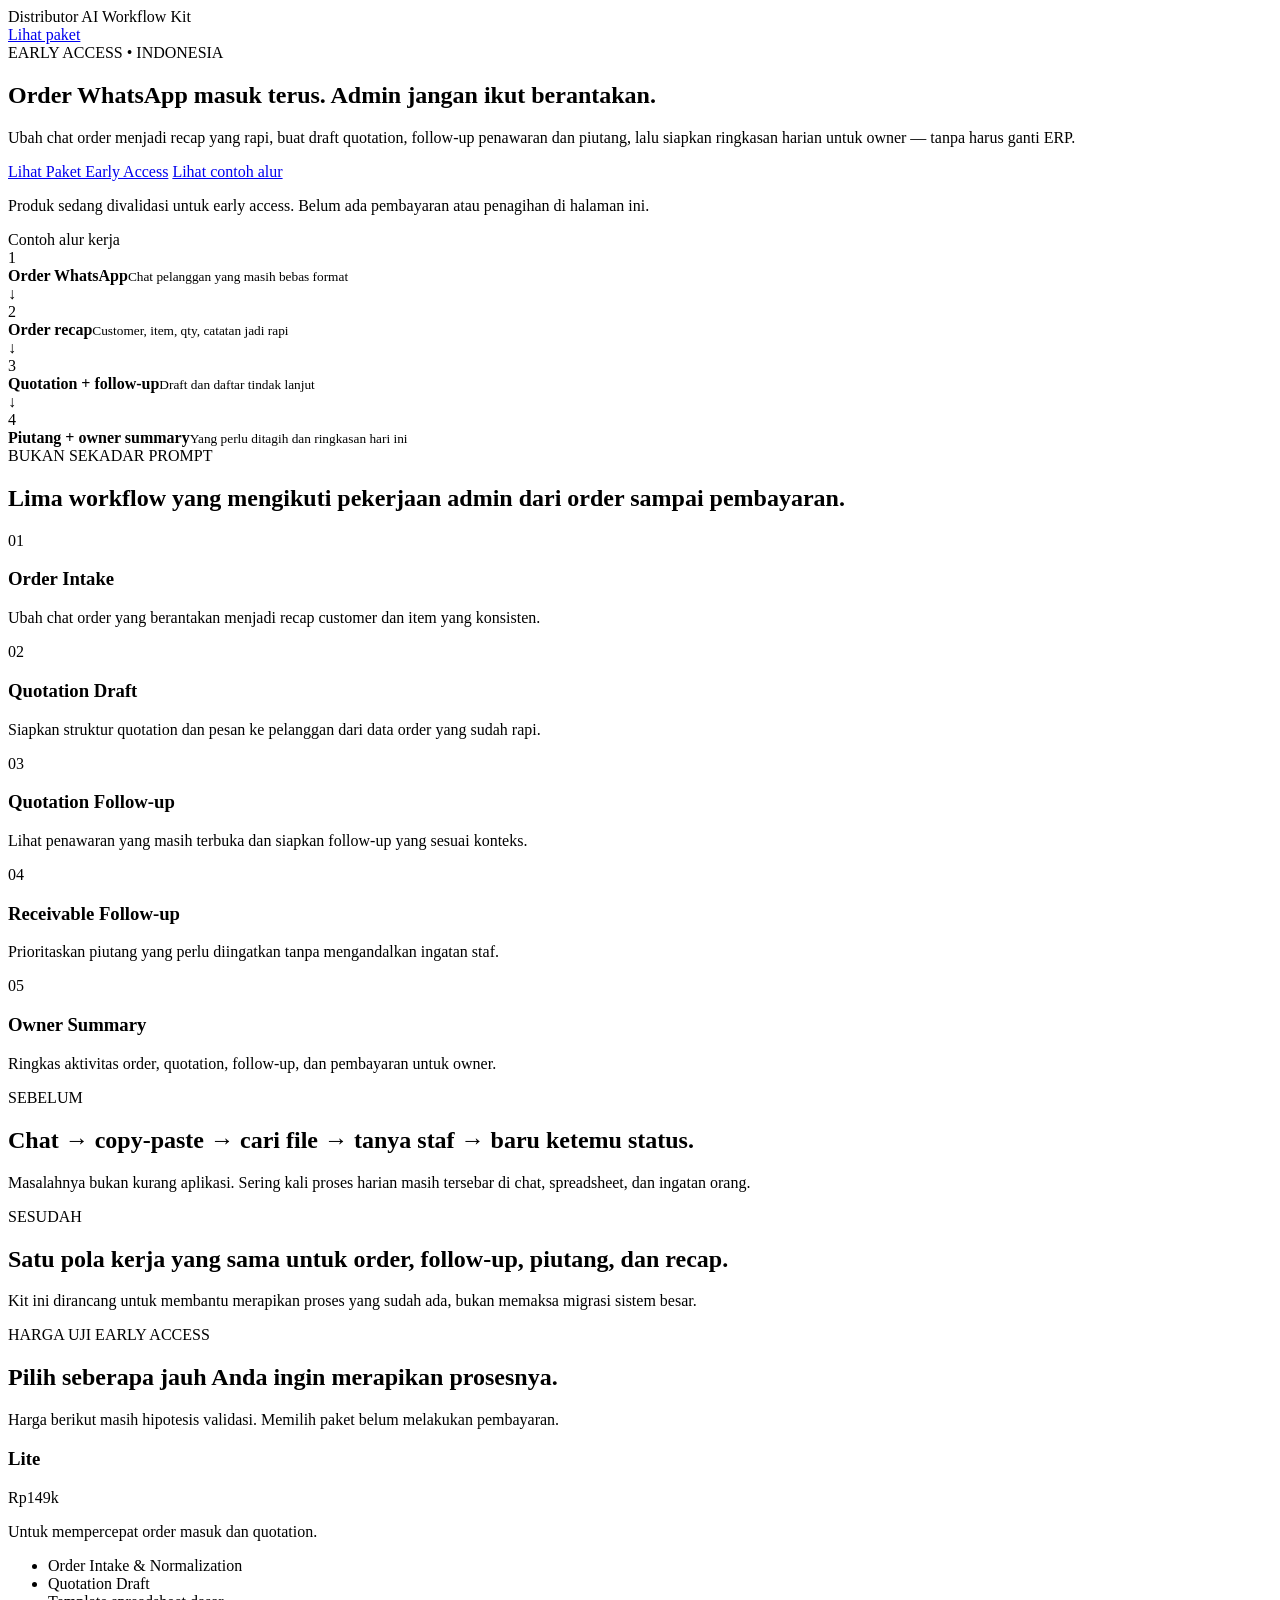
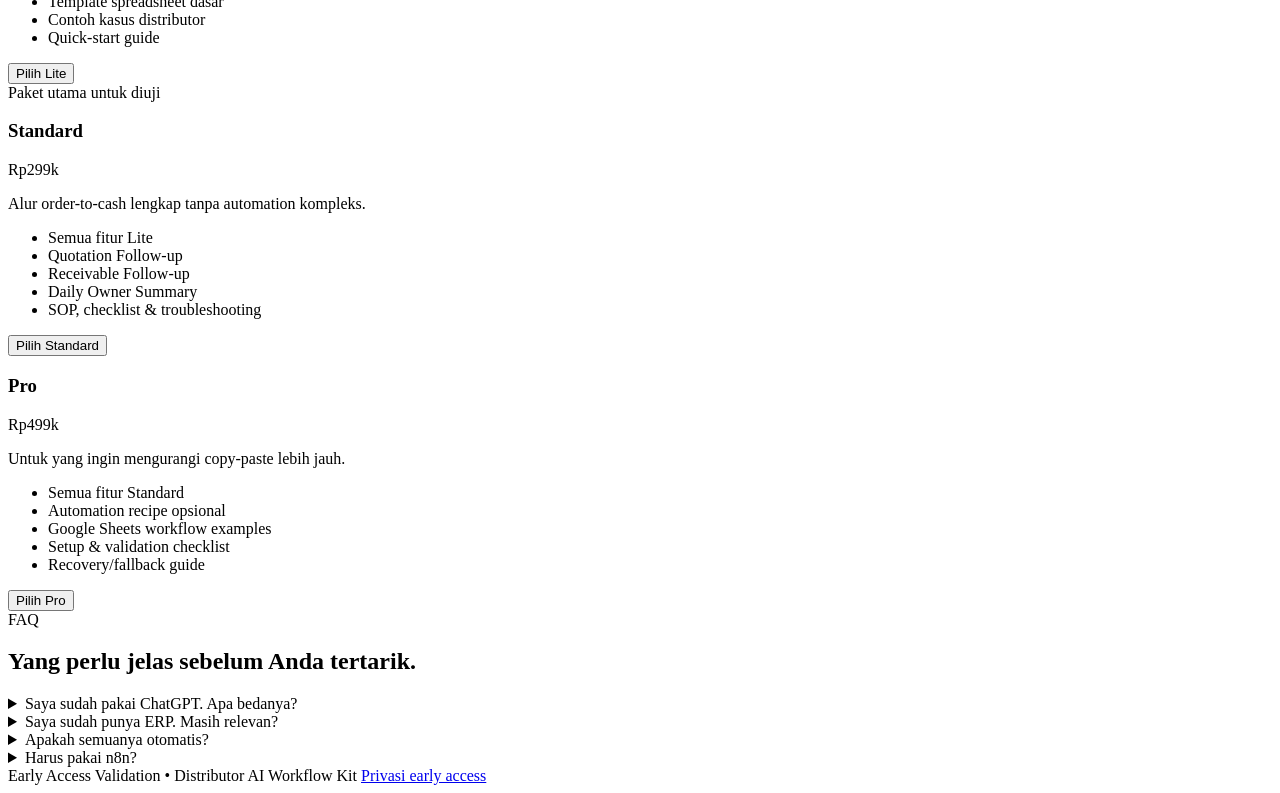
==== index.html @ b0fc6db0 "site: add index.html" ====
<!doctype html>
<html lang="id">
<head>
  <meta charset="utf-8" />
  <meta name="viewport" content="width=device-width,initial-scale=1" />
  <meta name="description" content="Order-to-Cash AI Workflow Kit untuk distributor Indonesia." />
  <meta name="robots" content="noindex,nofollow" />
  <title>Distributor AI Workflow Kit — Early Access</title>
  <link rel="stylesheet" href="./styles.css" />
</head>
<body>
  <header class="topbar">
    <div class="wrap nav">
      <div class="brand">Distributor AI Workflow Kit</div>
      <a class="nav-link" href="#paket">Lihat paket</a>
    </div>
  </header>

  <main>
    <section class="hero">
      <div class="wrap hero-grid">
        <div>
          <div class="eyebrow">EARLY ACCESS • INDONESIA</div>
          <h1>Order WhatsApp masuk terus. Admin jangan ikut berantakan.</h1>
          <p class="lead">Ubah chat order menjadi recap yang rapi, buat draft quotation, follow-up penawaran dan piutang, lalu siapkan ringkasan harian untuk owner — tanpa harus ganti ERP.</p>
          <div class="hero-actions">
            <a class="btn primary" href="#paket" data-track="hero_cta">Lihat Paket Early Access</a>
            <a class="btn ghost" href="#contoh" data-track="hero_sample">Lihat contoh alur</a>
          </div>
          <p class="fine">Produk sedang divalidasi untuk early access. Belum ada pembayaran atau penagihan di halaman ini.</p>
        </div>

        <div class="flow-card" id="contoh">
          <div class="flow-title">Contoh alur kerja</div>
          <div class="flow-step"><span>1</span><div><b>Order WhatsApp</b><small>Chat pelanggan yang masih bebas format</small></div></div>
          <div class="arrow">↓</div>
          <div class="flow-step"><span>2</span><div><b>Order recap</b><small>Customer, item, qty, catatan jadi rapi</small></div></div>
          <div class="arrow">↓</div>
          <div class="flow-step"><span>3</span><div><b>Quotation + follow-up</b><small>Draft dan daftar tindak lanjut</small></div></div>
          <div class="arrow">↓</div>
          <div class="flow-step"><span>4</span><div><b>Piutang + owner summary</b><small>Yang perlu ditagih dan ringkasan hari ini</small></div></div>
        </div>
      </div>
    </section>

    <section class="section muted">
      <div class="wrap">
        <div class="section-head">
          <div class="eyebrow">BUKAN SEKADAR PROMPT</div>
          <h2>Lima workflow yang mengikuti pekerjaan admin dari order sampai pembayaran.</h2>
        </div>
        <div class="cards">
          <article class="card"><div class="num">01</div><h3>Order Intake</h3><p>Ubah chat order yang berantakan menjadi recap customer dan item yang konsisten.</p></article>
          <article class="card"><div class="num">02</div><h3>Quotation Draft</h3><p>Siapkan struktur quotation dan pesan ke pelanggan dari data order yang sudah rapi.</p></article>
          <article class="card"><div class="num">03</div><h3>Quotation Follow-up</h3><p>Lihat penawaran yang masih terbuka dan siapkan follow-up yang sesuai konteks.</p></article>
          <article class="card"><div class="num">04</div><h3>Receivable Follow-up</h3><p>Prioritaskan piutang yang perlu diingatkan tanpa mengandalkan ingatan staf.</p></article>
          <article class="card"><div class="num">05</div><h3>Owner Summary</h3><p>Ringkas aktivitas order, quotation, follow-up, dan pembayaran untuk owner.</p></article>
        </div>
      </div>
    </section>

    <section class="section">
      <div class="wrap compare">
        <div>
          <div class="eyebrow">SEBELUM</div>
          <h2>Chat → copy-paste → cari file → tanya staf → baru ketemu status.</h2>
          <p class="body-copy">Masalahnya bukan kurang aplikasi. Sering kali proses harian masih tersebar di chat, spreadsheet, dan ingatan orang.</p>
        </div>
        <div class="after">
          <div class="eyebrow">SESUDAH</div>
          <h2>Satu pola kerja yang sama untuk order, follow-up, piutang, dan recap.</h2>
          <p class="body-copy">Kit ini dirancang untuk membantu merapikan proses yang sudah ada, bukan memaksa migrasi sistem besar.</p>
        </div>
      </div>
    </section>

    <section class="section muted" id="paket" data-observe="package_section_view">
      <div class="wrap">
        <div class="section-head">
          <div class="eyebrow">HARGA UJI EARLY ACCESS</div>
          <h2>Pilih seberapa jauh Anda ingin merapikan prosesnya.</h2>
          <p class="body-copy">Harga berikut masih hipotesis validasi. Memilih paket belum melakukan pembayaran.</p>
        </div>

        <div class="pricing">
          <article class="price-card">
            <h3>Lite</h3>
            <div class="price">Rp149k</div>
            <p>Untuk mempercepat order masuk dan quotation.</p>
            <ul>
              <li>Order Intake & Normalization</li>
              <li>Quotation Draft</li>
              <li>Template spreadsheet dasar</li>
              <li>Contoh kasus distributor</li>
              <li>Quick-start guide</li>
            </ul>
            <button class="btn select-tier" data-tier="Lite">Pilih Lite</button>
          </article>

          <article class="price-card featured">
            <div class="tag">Paket utama untuk diuji</div>
            <h3>Standard</h3>
            <div class="price">Rp299k</div>
            <p>Alur order-to-cash lengkap tanpa automation kompleks.</p>
            <ul>
              <li>Semua fitur Lite</li>
              <li>Quotation Follow-up</li>
              <li>Receivable Follow-up</li>
              <li>Daily Owner Summary</li>
              <li>SOP, checklist & troubleshooting</li>
            </ul>
            <button class="btn primary select-tier" data-tier="Standard">Pilih Standard</button>
          </article>

          <article class="price-card">
            <h3>Pro</h3>
            <div class="price">Rp499k</div>
            <p>Untuk yang ingin mengurangi copy-paste lebih jauh.</p>
            <ul>
              <li>Semua fitur Standard</li>
              <li>Automation recipe opsional</li>
              <li>Google Sheets workflow examples</li>
              <li>Setup & validation checklist</li>
              <li>Recovery/fallback guide</li>
            </ul>
            <button class="btn select-tier" data-tier="Pro">Pilih Pro</button>
          </article>
        </div>

        <div class="interest-box" id="interestBox" hidden>
          <div>
            <div class="eyebrow">PAKET DIPILIH</div>
            <h3 id="selectedTier">Standard</h3>
            <p class="body-copy">Nyatakan minat early access setelah melihat harga uji. Tidak ada pembayaran pada tahap ini.</p>
            <div class="runtime-badge" id="runtimeBadge">Preview lokal</div>
          </div>
          <form id="interestForm" novalidate>
            <input type="hidden" name="tier" id="tierField" />
            <label>
              Nama <span class="optional">(opsional)</span>
              <input name="name" autocomplete="name" maxlength="120" placeholder="Nama Anda" />
            </label>
            <label>
              Email / WhatsApp
              <input name="contact" autocomplete="email" maxlength="180" placeholder="contoh@email.com" required />
            </label>

            <label class="honeypot" aria-hidden="true">
              Website
              <input name="website" tabindex="-1" autocomplete="off" />
            </label>

            <label class="consent">
              <input type="checkbox" name="consent" required />
              <span>Saya setuju kontak yang saya isi digunakan untuk komunikasi terkait early access produk ini. Saya telah membaca <a href="./privacy.html" target="_blank" rel="noopener">penjelasan privasi</a>.</span>
            </label>

            <button class="btn primary" type="submit" id="submitButton">Daftar minat early access</button>
            <p class="form-note" id="formNote" role="status" aria-live="polite"></p>
          </form>
        </div>
      </div>
    </section>

    <section class="section">
      <div class="wrap faq">
        <div class="section-head">
          <div class="eyebrow">FAQ</div>
          <h2>Yang perlu jelas sebelum Anda tertarik.</h2>
        </div>
        <details data-faq="chatgpt"><summary>Saya sudah pakai ChatGPT. Apa bedanya?</summary><p>Kit ini bukan akses ke AI. Nilainya ada pada workflow distributor yang sudah disusun: struktur data, template, contoh, urutan kerja, pengecekan, dan cara penggunaan berulang.</p></details>
        <details data-faq="erp"><summary>Saya sudah punya ERP. Masih relevan?</summary><p>Bisa relevan jika pekerjaan di sekitar chat, follow-up, atau ringkasan masih terjadi di luar ERP. Produk ini tidak diposisikan sebagai pengganti ERP.</p></details>
        <details data-faq="automation"><summary>Apakah semuanya otomatis?</summary><p>Tidak. Lite dan Standard sengaja bisa dipakai tanpa automation kompleks. Pro baru menambahkan automation ringan secara opsional.</p></details>
        <details data-faq="n8n"><summary>Harus pakai n8n?</summary><p>Tidak. n8n hanya kandidat tooling untuk beberapa workflow Pro.</p></details>
      </div>
    </section>
  </main>

  <footer>
    <div class="wrap footer">
      <span>Early Access Validation • Distributor AI Workflow Kit</span>
      <a href="./privacy.html">Privasi early access</a>
    </div>
  </footer>

  <script src="./config.js"></script>
  <script src="./app.js"></script>
</body>
</html>
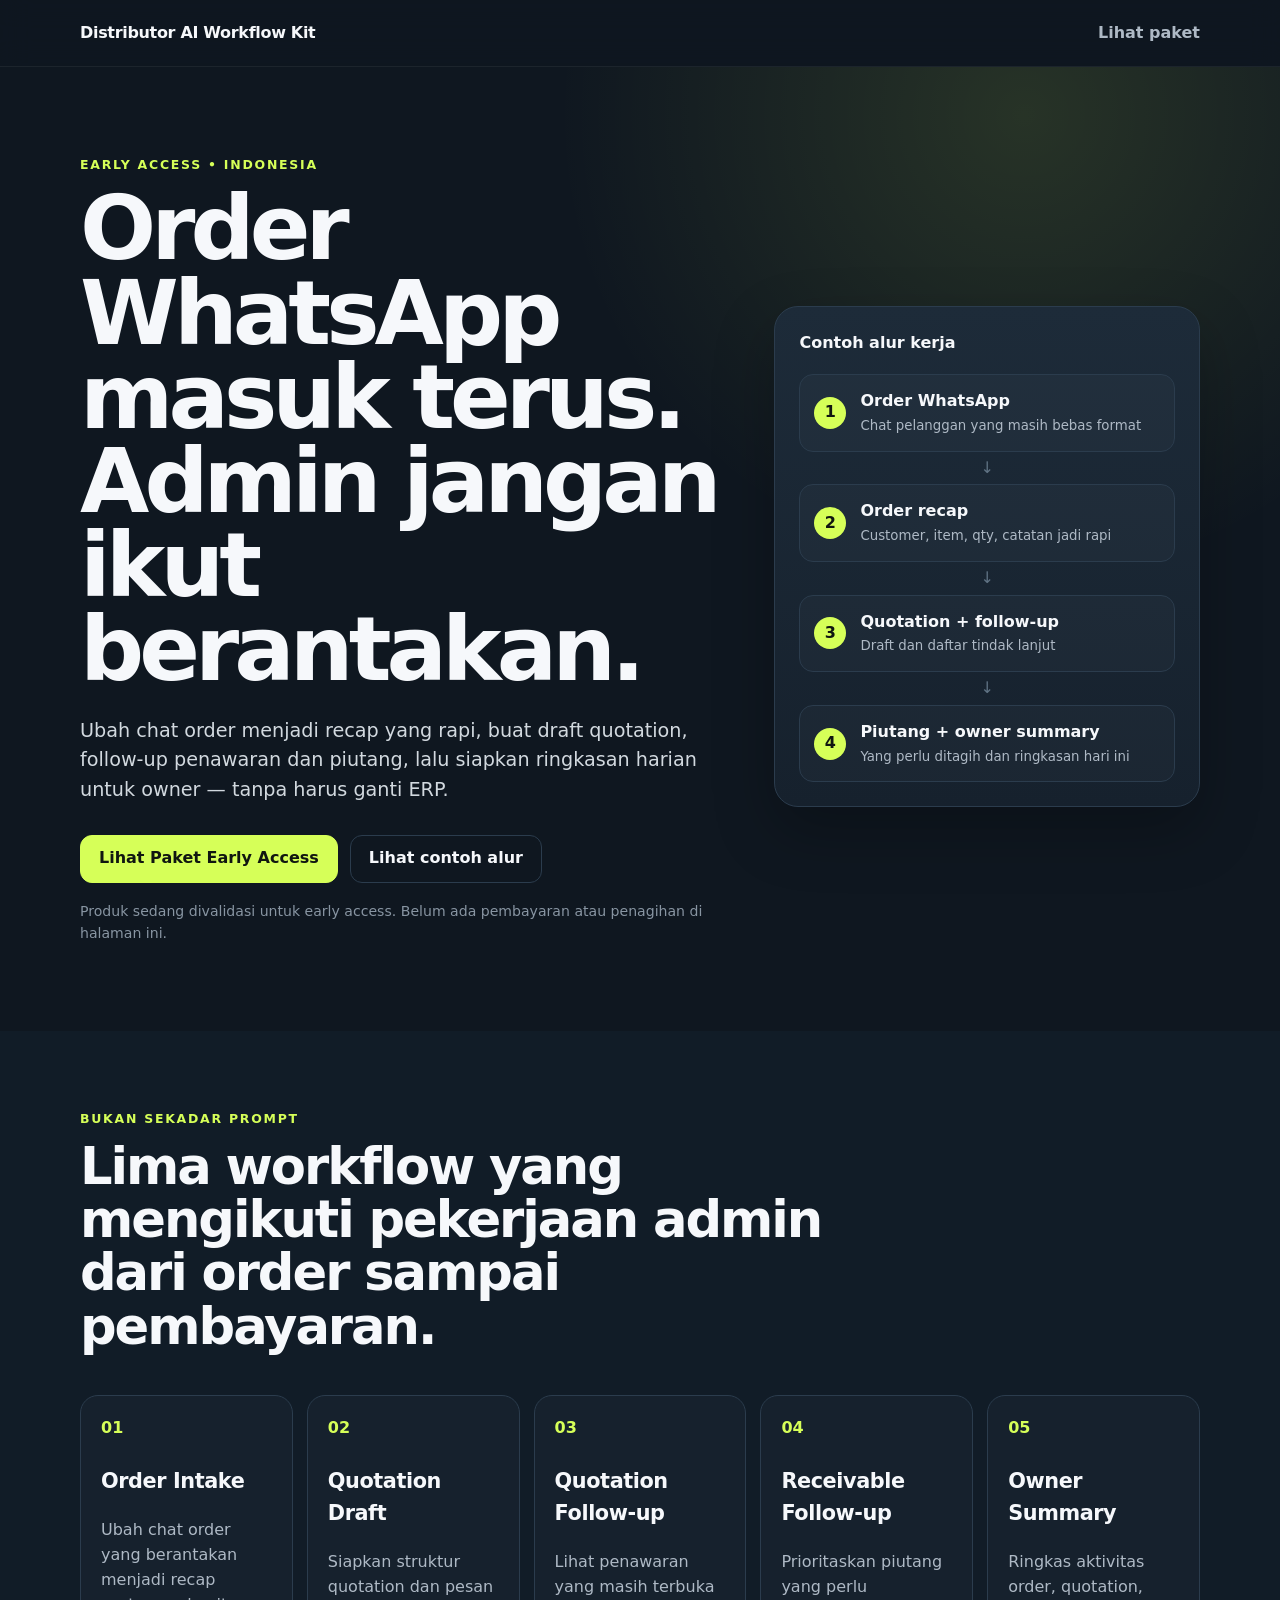
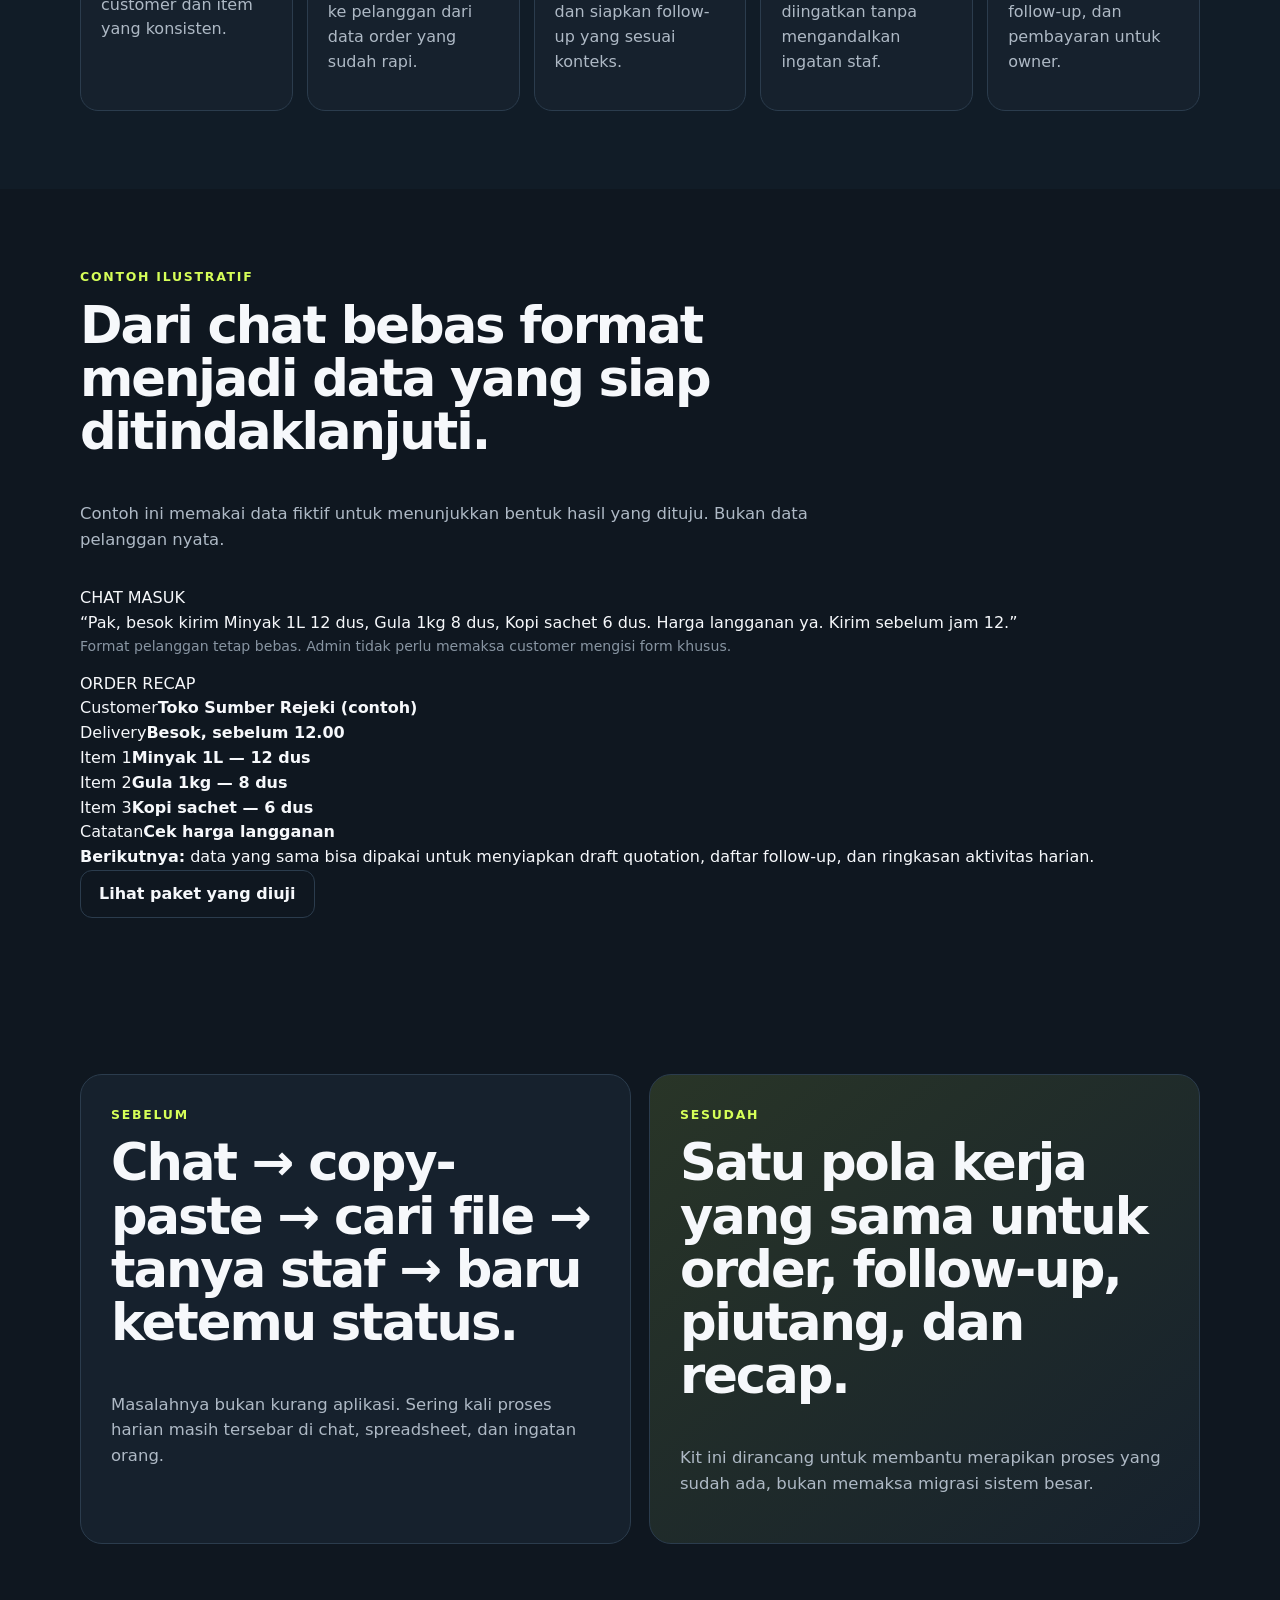
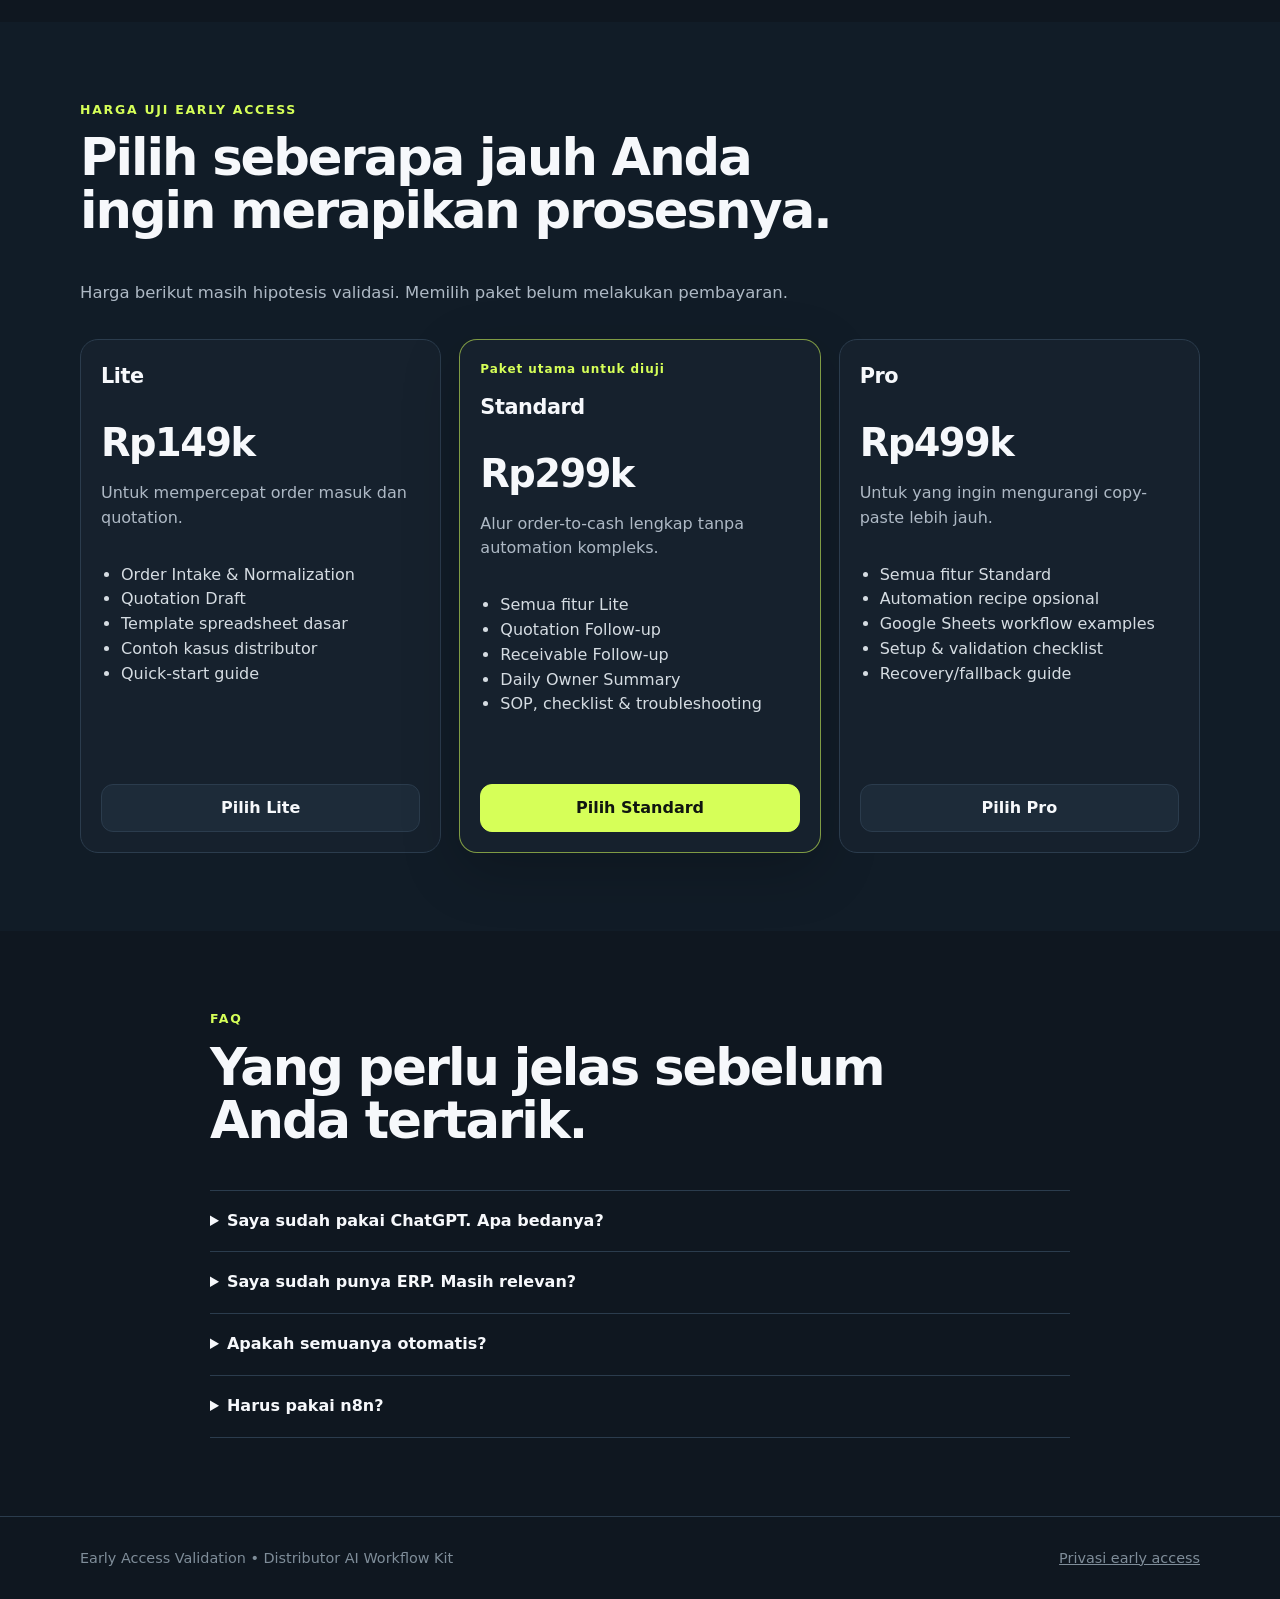
==== commit 32ce5992: "site: add concrete order-to-recap proof example" ====
--- a/index.html
+++ b/index.html
@@ -59,6 +59,45 @@
       </div>
     </section>
 
+    <section class="section proof-section" id="contoh-nyata">
+      <div class="wrap">
+        <div class="section-head">
+          <div class="eyebrow">CONTOH ILUSTRATIF</div>
+          <h2>Dari chat bebas format menjadi data yang siap ditindaklanjuti.</h2>
+          <p class="body-copy">Contoh ini memakai data fiktif untuk menunjukkan bentuk hasil yang dituju. Bukan data pelanggan nyata.</p>
+        </div>
+
+        <div class="proof-grid">
+          <article class="proof-panel">
+            <div class="proof-label">CHAT MASUK</div>
+            <div class="chat-bubble">
+              “Pak, besok kirim Minyak 1L 12 dus, Gula 1kg 8 dus, Kopi sachet 6 dus.
+              Harga langganan ya. Kirim sebelum jam 12.”
+            </div>
+            <p class="fine">Format pelanggan tetap bebas. Admin tidak perlu memaksa customer mengisi form khusus.</p>
+          </article>
+
+          <article class="proof-panel proof-output">
+            <div class="proof-label">ORDER RECAP</div>
+            <div class="recap-row"><span>Customer</span><b>Toko Sumber Rejeki (contoh)</b></div>
+            <div class="recap-row"><span>Delivery</span><b>Besok, sebelum 12.00</b></div>
+            <div class="recap-row"><span>Item 1</span><b>Minyak 1L — 12 dus</b></div>
+            <div class="recap-row"><span>Item 2</span><b>Gula 1kg — 8 dus</b></div>
+            <div class="recap-row"><span>Item 3</span><b>Kopi sachet — 6 dus</b></div>
+            <div class="recap-row"><span>Catatan</span><b>Cek harga langganan</b></div>
+          </article>
+        </div>
+
+        <div class="proof-next">
+          <div>
+            <b>Berikutnya:</b>
+            data yang sama bisa dipakai untuk menyiapkan draft quotation, daftar follow-up, dan ringkasan aktivitas harian.
+          </div>
+          <a class="btn ghost" href="#paket">Lihat paket yang diuji</a>
+        </div>
+      </div>
+    </section>
+
     <section class="section">
       <div class="wrap compare">
         <div>
--- a/styles.css
+++ b/styles.css
@@ -0,0 +1,106 @@
+:root{
+  --bg:#0f1720;
+  --panel:#16212d;
+  --panel2:#1d2b39;
+  --text:#f6f8fb;
+  --muted:#aeb9c5;
+  --line:#2b3c4d;
+  --accent:#d6ff58;
+  --accent2:#b7df38;
+  --ink:#101610;
+  --danger:#ff9b9b;
+  --max:1120px;
+}
+*{box-sizing:border-box}
+html{scroll-behavior:smooth}
+body{margin:0;background:var(--bg);color:var(--text);font-family:Inter,ui-sans-serif,system-ui,-apple-system,BlinkMacSystemFont,"Segoe UI",sans-serif;line-height:1.55}
+a{color:inherit;text-decoration:none}
+button,input{font:inherit}
+.wrap{width:min(var(--max),calc(100% - 32px));margin:auto}
+.topbar{position:sticky;top:0;z-index:20;background:rgba(15,23,32,.88);backdrop-filter:blur(14px);border-bottom:1px solid rgba(255,255,255,.06)}
+.nav{height:66px;display:flex;align-items:center;justify-content:space-between;gap:20px}
+.brand{font-weight:800;letter-spacing:-.02em}
+.nav-link{color:var(--muted);font-weight:700}
+.hero{padding:88px 0 72px;background:radial-gradient(circle at 80% 5%,rgba(214,255,88,.12),transparent 34%)}
+.hero-grid{display:grid;grid-template-columns:1.2fr .8fr;gap:56px;align-items:center}
+.eyebrow{font-size:.78rem;font-weight:850;letter-spacing:.14em;color:var(--accent);margin-bottom:12px}
+h1,h2,h3,p{margin-top:0}
+h1{font-size:clamp(2.7rem,7vw,5.6rem);line-height:.94;letter-spacing:-.055em;margin-bottom:24px}
+h2{font-size:clamp(2rem,4vw,3.5rem);line-height:1.04;letter-spacing:-.04em}
+h3{font-size:1.3rem;letter-spacing:-.02em}
+.lead{font-size:1.2rem;color:#d2d9df;max-width:760px}
+.body-copy{color:var(--muted);font-size:1.03rem}
+.fine,.form-note{color:#8895a2;font-size:.88rem}
+.hero-actions{display:flex;gap:12px;flex-wrap:wrap;margin:30px 0 18px}
+.btn{display:inline-flex;align-items:center;justify-content:center;min-height:48px;padding:0 18px;border:1px solid var(--line);border-radius:12px;background:var(--panel2);color:var(--text);font-weight:800;cursor:pointer}
+.btn:hover{transform:translateY(-1px)}
+.btn:disabled{opacity:.6;cursor:wait;transform:none}
+.btn.primary{background:var(--accent);color:var(--ink);border-color:var(--accent)}
+.btn.ghost{background:transparent}
+.flow-card{background:linear-gradient(180deg,var(--panel2),var(--panel));border:1px solid var(--line);border-radius:24px;padding:24px;box-shadow:0 24px 60px rgba(0,0,0,.25)}
+.flow-title{font-weight:850;margin-bottom:18px}
+.flow-step{display:flex;gap:14px;align-items:center;border:1px solid var(--line);background:rgba(255,255,255,.025);border-radius:14px;padding:14px}
+.flow-step span{width:32px;height:32px;border-radius:50%;display:grid;place-items:center;background:var(--accent);color:var(--ink);font-weight:900;flex:none}
+.flow-step small{display:block;color:var(--muted);margin-top:2px}
+.arrow{text-align:center;color:#607384;padding:4px}
+.section{padding:78px 0}
+.section.muted{background:#111c27}
+.section-head{max-width:800px;margin-bottom:34px}
+.cards{display:grid;grid-template-columns:repeat(5,1fr);gap:14px}
+.card,.price-card{background:var(--panel);border:1px solid var(--line);border-radius:18px;padding:20px}
+.card .num{color:var(--accent);font-weight:900;margin-bottom:24px}
+.card p,.price-card p{color:var(--muted)}
+.compare{display:grid;grid-template-columns:1fr 1fr;gap:18px}
+.compare>div{padding:30px;border:1px solid var(--line);border-radius:22px;background:var(--panel)}
+.compare .after{background:linear-gradient(140deg,rgba(214,255,88,.13),var(--panel))}
+.pricing{display:grid;grid-template-columns:repeat(3,1fr);gap:18px;align-items:stretch}
+.price-card{display:flex;flex-direction:column}
+.price-card.featured{border-color:rgba(214,255,88,.55);box-shadow:0 18px 60px rgba(0,0,0,.2)}
+.tag{display:inline-block;align-self:flex-start;color:var(--accent);font-size:.75rem;font-weight:850;letter-spacing:.08em;margin-bottom:12px}
+.price{font-size:2.4rem;font-weight:900;letter-spacing:-.04em;margin-bottom:8px}
+.price-card ul{padding-left:20px;color:#d5dce2;min-height:175px}
+.price-card .btn{margin-top:auto;width:100%}
+.interest-box{margin-top:24px;border:1px solid rgba(214,255,88,.5);background:linear-gradient(135deg,rgba(214,255,88,.08),var(--panel));border-radius:22px;padding:26px;display:grid;grid-template-columns:.8fr 1.2fr;gap:28px}
+.interest-box[hidden]{display:none}
+.runtime-badge{display:inline-flex;border:1px solid var(--line);border-radius:999px;padding:6px 10px;color:var(--muted);font-size:.78rem;font-weight:800}
+.runtime-badge.live{border-color:rgba(214,255,88,.45);color:var(--accent)}
+form{display:grid;grid-template-columns:1fr 1fr;gap:14px}
+label{font-size:.9rem;font-weight:700;color:#d9e0e6}
+.optional{color:#758594;font-weight:600}
+input{width:100%;margin-top:6px;padding:12px 13px;border-radius:10px;border:1px solid var(--line);background:#0d1620;color:var(--text);outline:none}
+input:focus{border-color:var(--accent)}
+.consent{grid-column:1/-1;display:flex;gap:10px;align-items:flex-start;font-weight:500;color:var(--muted)}
+.consent input{width:auto;margin-top:4px;flex:none}
+.consent a{text-decoration:underline;color:#e9f6bd}
+.honeypot{position:absolute!important;left:-9999px!important;width:1px!important;height:1px!important;overflow:hidden!important}
+form .btn,form .form-note{grid-column:1/-1}
+.form-note.success{color:var(--accent)}
+.form-note.error{color:var(--danger)}
+.faq{max-width:860px}
+details{border-top:1px solid var(--line);padding:18px 0}
+details:last-child{border-bottom:1px solid var(--line)}
+summary{font-weight:800;cursor:pointer}
+details p{color:var(--muted);padding-top:12px}
+footer{border-top:1px solid var(--line)}
+.footer{padding:30px 0;color:#7f8d99;font-size:.9rem;display:flex;gap:18px;justify-content:space-between;flex-wrap:wrap}
+.footer a{text-decoration:underline}
+.policy{max-width:820px}
+.policy-title{font-size:clamp(2.6rem,6vw,4.8rem)}
+.policy h2{font-size:1.55rem;margin-top:42px}
+.policy p{color:#c7d0d8}
+@media(max-width:900px){
+  .hero-grid,.compare,.interest-box{grid-template-columns:1fr}
+  .cards{grid-template-columns:repeat(2,1fr)}
+  .pricing{grid-template-columns:1fr}
+}
+@media(max-width:600px){
+  .wrap{width:min(var(--max),calc(100% - 24px))}
+  .hero{padding:58px 0 52px}
+  h1{font-size:3.05rem}
+  .cards{grid-template-columns:1fr}
+  .section{padding:56px 0}
+  .flow-card{padding:16px}
+  form{grid-template-columns:1fr}
+  .nav{height:58px}
+  .brand{font-size:.92rem}
+}
